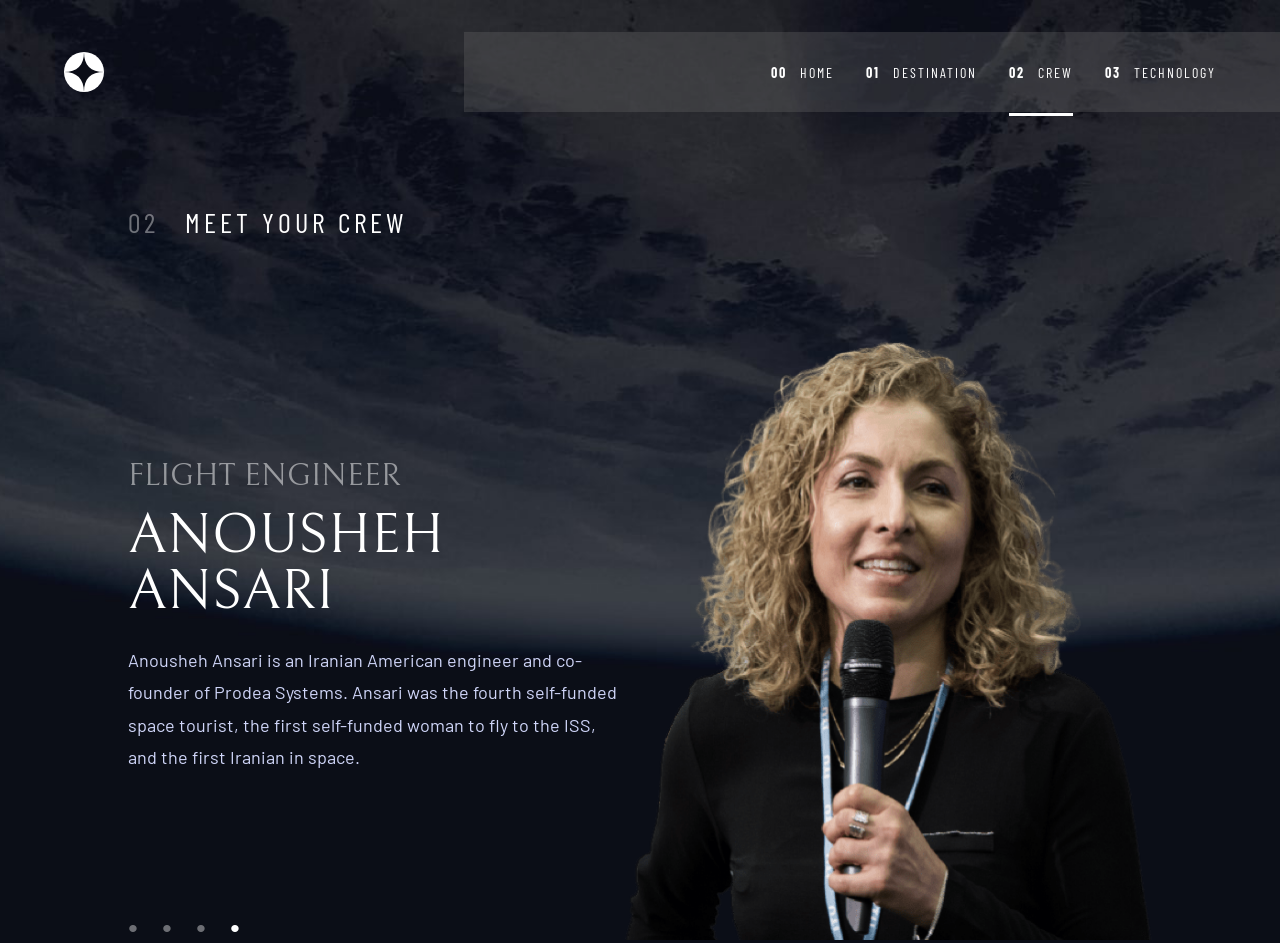
==== crew-anousheh.html @ c2686731 "Finish Desktop" ====
<!DOCTYPE html>
<html lang="fr">

<head>
    <meta charset="UTF-8">
    <meta name="viewport" content="width=device-width, initial-scale=1.0">
    <title>Crew Space</title>
    <link rel="stylesheet" href="Assets/css/reset.css">
    <link rel="stylesheet" href="Assets/css/style.css">
    <link rel="preconnect" href="https://fonts.googleapis.com">
    <link rel="preconnect" href="https://fonts.gstatic.com" crossorigin>
    <link
        href="https://fonts.googleapis.com/css2?family=Barlow+Condensed:ital,wght@0,100;0,200;0,300;0,400;0,500;0,600;0,700;0,800;0,900;1,100;1,200;1,300;1,400;1,500;1,600;1,700;1,800;1,900&family=Barlow:ital,wght@0,100;0,200;0,300;0,400;0,500;0,600;0,700;0,800;0,900;1,100;1,200;1,300;1,400;1,500;1,600;1,700;1,800;1,900&family=Bellefair&display=swap"
        rel="stylesheet">
</head>

<body class="crew">

    <header>
        <nav class="main-nav">
            <a href="index.html" class="logo"><img
                    src="Assets/space-tourism/space-tourism-website-main/starter-code/assets/shared/logo.svg"
                    alt="Logo Space Tourism"></a>

            <ul class="nav-menu">
                <li><a href="index.html"><span>00 </span>Home</a></li>
                <li><a href="destination-moon.html"><span>01 </span>Destination</a></li>
                <li><a href="crew-douglas.html" class="active"><span>02 </span>Crew</a></li>
                <li><a href="technology-launch.html"><span>03 </span>Technology</a></li>
            </ul>
        </nav>
    </header>

    <main class="crew-main">
        <section class="crew-section">
            <h1><span>02</span> Meet your crew</h1>

            <div class="crew-content">
                <div class="crew-text">

                    <p class="crew-role">Flight Engineer</p>
                    <h2>Anousheh Ansari</h2>
                    <p class="crew-description">
                        Anousheh Ansari is an Iranian American engineer and co-founder of Prodea Systems.
                        Ansari was the fourth self-funded space tourist, the first self-funded woman to
                        fly to the ISS, and the first Iranian in space.
                    </p>
                    <nav class="crew-nav">
                        <a href="crew-douglas.html">•</a>
                        <a href="crew-mark.html">•</a>
                        <a href="crew-victor.html">•</a>
                        <a href="crew-anousheh.html" class="active-crew">•</a>
                    </nav>
                </div>

                <div class="crew-image">
                    <img src="Assets/space-tourism/space-tourism-website-main/starter-code/assets/crew/image-anousheh-ansari.png"
                        alt="Anousheh Ansari">
                </div>
            </div>
        </section>
    </main>

</body>

</html>
---- Assets/css/style.css ----
:root {
    --color-dark: #0b0d17;
    --color-light: #d0d6f9;
    --color-white: #ffffff;
}

body {
    min-height: 100vh;
    background-color: var(--color-dark);
    color: var(--color-white);
    font-family: "Barlow", sans-serif;
}

img {
    display: block;
    max-width: 100%;
}

a {
    color: inherit;
    text-decoration: none;
}

ul {
    list-style: none;
}

.home {
    min-height: 100vh;
    background-image: url("../space-tourism/space-tourism-website-main/starter-code/assets/home/background-home-desktop.jpg");
    background-repeat: no-repeat;
    background-size: cover;
    background-position: center;
}

header {
    padding-top: 2rem;
}

.main-nav {
    display: flex;
    align-items: center;
    justify-content: space-between;
}

.logo img {
    width: 40px;
    height: 40px;
    margin-left: 64px;
}

.nav-menu {
    display: flex;
    justify-content: flex-end;
    align-items: center;
    padding: 2rem 4rem 2rem 3rem;
    background: rgba(110, 110, 110, 0.3);
    gap: 2rem;
    font-family: "Barlow Condensed", sans-serif;
    font-size: 16px;
    width: 704px;
}

.nav-menu a {
    font-size: 0.875rem;
    text-transform: uppercase;
    letter-spacing: 2px;
}

.nav-menu a span {
    font-weight: 700;
    margin-right: 0.5rem;
}

.nav-menu a.active {
    padding-bottom: 2rem;
    border-bottom: 3px solid white;
}

.home-main {
    padding: 26rem 8rem 0;
}

.home-intro {
    display: flex;
    justify-content: flex-start;
    align-items: center;
    gap: 48rem;
}

.home-text {
    width: 450px;
}

.home-text p:first-child {
    font-family: "Barlow Condensed", sans-serif;
    font-size: 28px;
    margin-bottom: 1.5rem;
    letter-spacing: 4px;
    text-transform: uppercase;
}

.home-text p:last-child {
    font-family: "Barlow", sans-serif;
    font-size: 18px;
    line-height: 1.8;
}

.home-text h1 {
    font-family: "Bellefair", serif;
    font-size: 144px;
    font-weight: 400;
    text-transform: uppercase;
    margin: 0 0 24px 0;
}

.explore-btn {
    display: flex;
    justify-content: center;
    align-items: center;
    width: 272px;
    height: 272px;
    border-radius: 50%;
    background-color: white;
    color: black;
    font-family: "Bellefair", serif;
    font-size: 32px;
    position: relative;
    z-index: 1;
}

.explore-btn::after {
    content: "";
    position: absolute;
    width: 400px;
    height: 400px;
    border-radius: 50%;
    background: rgba(255, 255, 255, 0.12);
    opacity: 0;
    transition: opacity 0.3s ease;
    z-index: -1;
}

.explore-btn:hover::after {
    opacity: 1;
}

/* Destination */

.destination {
    min-height: 100vh;
    background-image: url("../space-tourism/space-tourism-website-main/starter-code/assets/destination/background-destination-desktop.jpg");
    background-repeat: no-repeat;
    background-size: cover;
    background-position: center;
}

.destination-main {
    padding: 6rem 8rem;
}

.destination-section h1 {
    font-family: "Barlow Condensed", sans-serif;
    font-size: 28px;
    text-transform: uppercase;
    letter-spacing: 4px;
    margin-bottom: 4rem;
}

.destination-section h1 span {
    opacity: 0.4;
    margin-right: 1rem;
}

.destination-content {
    display: flex;
    align-items: center;
    gap: 15rem;
    margin-top: 10rem;
}

.destination-image img {
    width: 445px;
}

.destination-text {
    width: 445px;
}

.destination-nav {
    display: flex;
    gap: 2rem;
    margin-bottom: 2.5rem;
}

.destination-nav a {
    font-family: "Barlow Condensed", sans-serif;
    font-size: 16px;
    text-transform: uppercase;
    letter-spacing: 2px;
    padding-bottom: 0.75rem;
}

.destination-nav a.active-planet {
    border-bottom: 3px solid white;
}

.destination-text h2 {
    font-family: "Bellefair", serif;
    font-size: 100px;
    font-weight: 400;
    text-transform: uppercase;
    margin-bottom: 1rem;
}

.destination-text>p {
    font-family: "Barlow", sans-serif;
    font-size: 18px;
    line-height: 1.8;
    color: var(--color-light);
    margin-bottom: 2.5rem;
}

.destination-infos {
    display: flex;
    gap: 4rem;
    padding-top: 2rem;
    border-top: 1px solid rgba(255, 255, 255, 0.2);
}

.destination-infos div p:first-child {
    font-family: "Barlow Condensed", sans-serif;
    font-size: 14px;
    text-transform: uppercase;
    letter-spacing: 2px;
    color: var(--color-light);
    margin-bottom: 0.75rem;
}

.destination-infos div p:last-child {
    font-family: "Bellefair", serif;
    font-size: 28px;
    text-transform: uppercase;
}

/* Crew */

.crew {
    min-height: 100vh;
    background-image: url("../space-tourism/space-tourism-website-main/starter-code/assets/crew/background-crew-desktop.jpg");
    background-repeat: no-repeat;
    background-size: cover;
    background-position: center;
}

.crew-main {
    padding: 6rem 8rem 0;
}

.crew-section h1 {
    font-family: "Barlow Condensed", sans-serif;
    font-size: 28px;
    text-transform: uppercase;
    letter-spacing: 4px;
    margin-bottom: 4rem;
}

.crew-section h1 span {
    opacity: 0.4;
    margin-right: 1rem;
}

.crew-content {
    display: flex;
    align-items: end;
    justify-content: space-between;
}

.crew-text {
    width: 540px;
    min-height: 640px;
    display: flex;
    flex-direction: column;
}

.crew-nav {
    display: flex;
    gap: 1.5rem;
    margin-top: auto;
}

.crew-nav a {
    font-size: 2rem;
    opacity: 0.4;
}

.crew-nav a.active-crew {
    opacity: 1;
}

.crew-role {
    font-family: "Bellefair", serif;
    font-size: 32px;
    text-transform: uppercase;
    opacity: 0.5;
    margin-bottom: 1rem;
    margin-top: 10rem;
}

.crew-text h2 {
    font-family: "Bellefair", serif;
    font-size: 56px;
    font-weight: 400;
    text-transform: uppercase;
    margin-bottom: 1.5rem;
}

.crew-description {
    font-family: "Barlow", sans-serif;
    font-size: 18px;
    line-height: 1.8;
    color: var(--color-light);
}

.crew-image img {
    height: 600px;
}

/* Technology */

.technology {
    min-height: 100vh;
    background-image: url("../space-tourism/space-tourism-website-main/starter-code/assets/technology/background-technology-desktop.jpg");
    background-repeat: no-repeat;
    background-size: cover;
    background-position: center;
}

.technology-main {
    padding: 6rem 0 0 8rem;
}

.technology-section h1 {
    font-family: "Barlow Condensed", sans-serif;
    font-size: 28px;
    text-transform: uppercase;
    letter-spacing: 4px;
    margin-bottom: 4rem;
}

.technology-section h1 span {
    opacity: 0.4;
    margin-right: 1rem;
}

.technology-content {
    display: flex;
    align-items: center;
    gap: 4rem;
}

.technology-nav {
    display: flex;
    flex-direction: column;
    gap: 2rem;
}

.technology-nav a {
    width: 80px;
    height: 80px;
    border: 1px solid rgba(255, 255, 255, 0.3);
    border-radius: 50%;
    display: flex;
    justify-content: center;
    align-items: center;
    font-family: "Bellefair", serif;
    font-size: 32px;
}

.technology-nav a.active-technology {
    background-color: white;
    color: black;
}

.technology-text {
    width: 490px;
}

.technology-subtitle {
    font-family: "Barlow Condensed", sans-serif;
    font-size: 16px;
    text-transform: uppercase;
    letter-spacing: 2px;
    color: var(--color-light);
    margin-bottom: 1rem;
}

.technology-text h2 {
    font-family: "Bellefair", serif;
    font-size: 56px;
    font-weight: 400;
    text-transform: uppercase;
    margin-bottom: 1.5rem;
}

.technology-description {
    font-family: "Barlow", sans-serif;
    font-size: 18px;
    line-height: 1.8;
    color: var(--color-light);
}

.technology-image {
    margin-left: auto;
}

.technology-image img {
    width: 600px;
    height: auto;
    display: block;
}
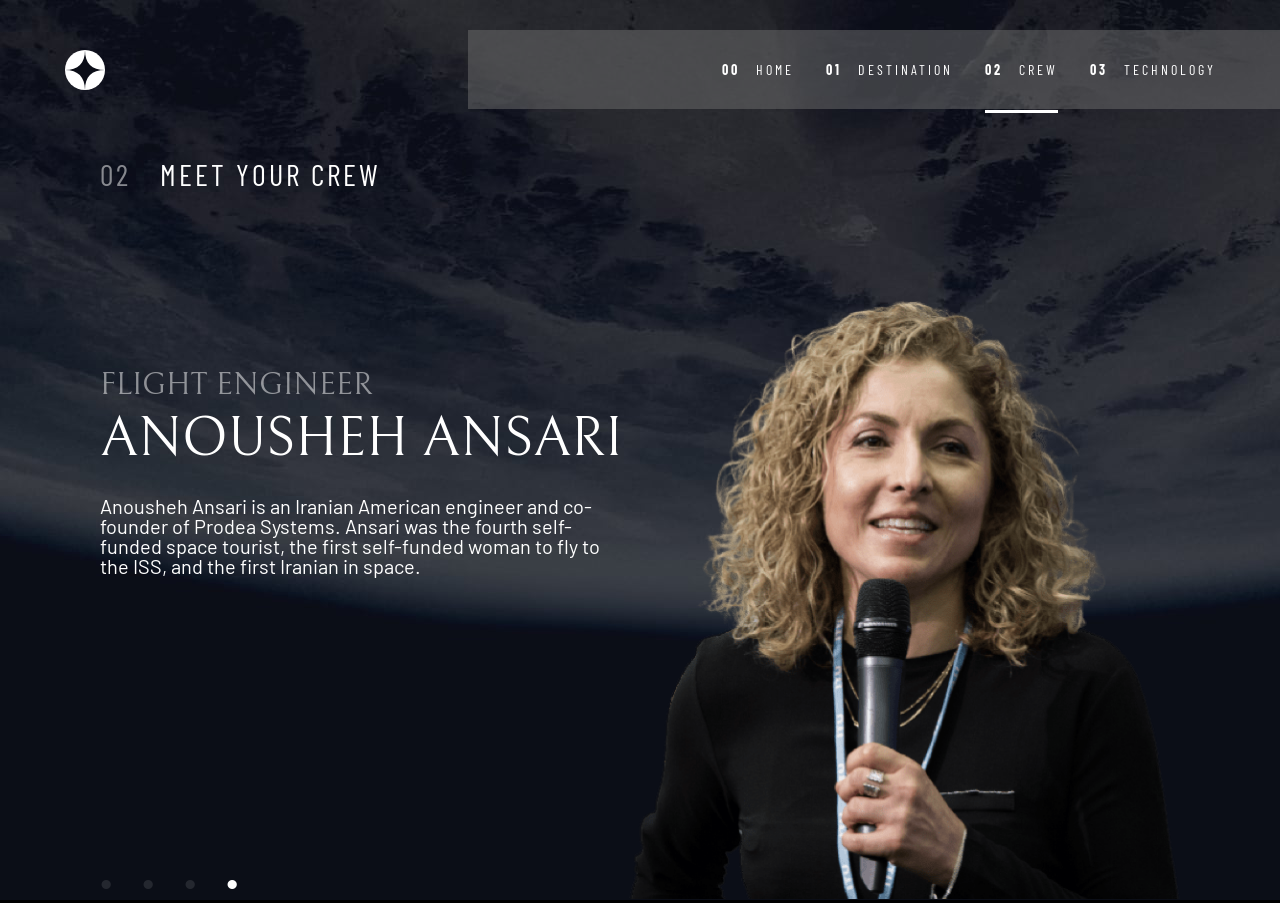
==== commit 7bca4453: "EndOfProject" ====
--- a/crew-anousheh.html
+++ b/crew-anousheh.html
@@ -21,6 +21,24 @@
             <a href="index.html" class="logo"><img
                     src="Assets/space-tourism/space-tourism-website-main/starter-code/assets/shared/logo.svg"
                     alt="Logo Space Tourism"></a>
+
+            <bouton class="burger-bouton">
+                <img src="Assets/space-tourism/space-tourism-website-main/starter-code/assets/shared/icon-hamburger.svg"
+                    alt="">
+            </bouton>
+            <div class="mobile-menu">
+                <bouton class="close-bouton">
+                    <img src="Assets/space-tourism/space-tourism-website-main/starter-code/assets/shared/icon-close.svg"
+                        alt="">
+                </bouton>
+
+                <ul class="mobile-nav-menu">
+                    <li><a href="index.html"><span>00 </span>Home</a></li>
+                    <li><a href="destination-moon.html"><span>01 </span>Destination</a></li>
+                    <li><a href="crew-douglas.html" class="active"><span>02 </span>Crew</a></li>
+                    <li><a href="technology-launch.html"><span>03 </span>Technology</a></li>
+                </ul>
+            </div>
 
             <ul class="nav-menu">
                 <li><a href="index.html"><span>00 </span>Home</a></li>
@@ -61,6 +79,20 @@
         </section>
     </main>
 
+    <script>
+        const burgerBouton = document.querySelector(".burger-bouton");
+        const closeBouton = document.querySelector(".close-bouton");
+        const mobileMenu = document.querySelector(".mobile-menu");
+
+        burgerBouton.addEventListener("click", function () {
+            mobileMenu.classList.add("open");
+        });
+
+        closeBouton.addEventListener("click", function () {
+            mobileMenu.classList.remove("open");
+        });
+    </script>
+
 </body>
 
 </html>
--- a/Assets/css/style.css
+++ b/Assets/css/style.css
@@ -1,13 +1,7 @@
-:root {
-    --color-dark: #0b0d17;
-    --color-light: #d0d6f9;
-    --color-white: #ffffff;
-}
-
 body {
     min-height: 100vh;
-    background-color: var(--color-dark);
-    color: var(--color-white);
+    background-color: black;
+    color: white;
     font-family: "Barlow", sans-serif;
 }
 
@@ -34,7 +28,7 @@
 }
 
 header {
-    padding-top: 2rem;
+    padding-top: 30px;
 }
 
 .main-nav {
@@ -46,7 +40,7 @@
 .logo img {
     width: 40px;
     height: 40px;
-    margin-left: 64px;
+    margin-left: 65px;
 }
 
 .nav-menu {
@@ -54,22 +48,22 @@
     justify-content: flex-end;
     align-items: center;
     padding: 2rem 4rem 2rem 3rem;
-    background: rgba(110, 110, 110, 0.3);
+    background: rgba(110, 110, 110, 0.5);
     gap: 2rem;
     font-family: "Barlow Condensed", sans-serif;
-    font-size: 16px;
-    width: 704px;
+    font-size: 15px;
+    width: 700px;
 }
 
 .nav-menu a {
-    font-size: 0.875rem;
-    text-transform: uppercase;
-    letter-spacing: 2px;
+    font-size: 14px;
+    text-transform: uppercase;
+    letter-spacing: 3px;
 }
 
 .nav-menu a span {
-    font-weight: 700;
-    margin-right: 0.5rem;
+    font-weight: bold;
+    margin-right: 10px;
 }
 
 .nav-menu a.active {
@@ -78,71 +72,56 @@
 }
 
 .home-main {
-    padding: 26rem 8rem 0;
+    padding-top: 450px;
+    padding-left: 150px;
 }
 
 .home-intro {
     display: flex;
     justify-content: flex-start;
     align-items: center;
-    gap: 48rem;
+    gap: 800px;
 }
 
 .home-text {
     width: 450px;
 }
 
-.home-text p:first-child {
+.home-title {
     font-family: "Barlow Condensed", sans-serif;
-    font-size: 28px;
-    margin-bottom: 1.5rem;
-    letter-spacing: 4px;
-    text-transform: uppercase;
-}
-
-.home-text p:last-child {
+    font-size: 30px;
+    margin-bottom: 20px;
+    letter-spacing: 3px;
+    text-transform: uppercase;
+}
+
+.home-description {
     font-family: "Barlow", sans-serif;
     font-size: 18px;
-    line-height: 1.8;
+    line-height: 1.5;
 }
 
 .home-text h1 {
     font-family: "Bellefair", serif;
     font-size: 144px;
-    font-weight: 400;
-    text-transform: uppercase;
-    margin: 0 0 24px 0;
-}
-
-.explore-btn {
+    text-transform: uppercase;
+}
+
+.explore-bouton {
     display: flex;
     justify-content: center;
     align-items: center;
-    width: 272px;
-    height: 272px;
+    width: 300px;
+    height: 300px;
     border-radius: 50%;
     background-color: white;
     color: black;
     font-family: "Bellefair", serif;
-    font-size: 32px;
-    position: relative;
-    z-index: 1;
-}
-
-.explore-btn::after {
-    content: "";
-    position: absolute;
-    width: 400px;
-    height: 400px;
-    border-radius: 50%;
-    background: rgba(255, 255, 255, 0.12);
-    opacity: 0;
-    transition: opacity 0.3s ease;
-    z-index: -1;
-}
-
-.explore-btn:hover::after {
-    opacity: 1;
+    font-size: 35px;
+}
+
+.explore-bouton:hover {
+    box-shadow: 0 0 0 80px rgba(255, 255, 255, 0.12);
 }
 
 /* Destination */
@@ -156,90 +135,84 @@
 }
 
 .destination-main {
-    padding: 6rem 8rem;
+    padding-top: 100px;
+    padding-left: 150px;
 }
 
 .destination-section h1 {
     font-family: "Barlow Condensed", sans-serif;
-    font-size: 28px;
-    text-transform: uppercase;
-    letter-spacing: 4px;
-    margin-bottom: 4rem;
+    font-size: 30px;
+    text-transform: uppercase;
+    letter-spacing: 3px;
 }
 
 .destination-section h1 span {
-    opacity: 0.4;
-    margin-right: 1rem;
+    opacity: 0.5;
+    margin-right: 20px;
 }
 
 .destination-content {
     display: flex;
     align-items: center;
-    gap: 15rem;
-    margin-top: 10rem;
+    gap: 250px;
+    margin-top: 150px;
 }
 
 .destination-image img {
-    width: 445px;
+    width: 450px;
 }
 
 .destination-text {
-    width: 445px;
+    width: 450px;
 }
 
 .destination-nav {
     display: flex;
-    gap: 2rem;
-    margin-bottom: 2.5rem;
+    gap: 30px;
 }
 
 .destination-nav a {
     font-family: "Barlow Condensed", sans-serif;
     font-size: 16px;
     text-transform: uppercase;
-    letter-spacing: 2px;
-    padding-bottom: 0.75rem;
+    letter-spacing: 3px;
+    margin-bottom: 20px;
 }
 
 .destination-nav a.active-planet {
     border-bottom: 3px solid white;
+    padding-bottom: 5px;
 }
 
 .destination-text h2 {
     font-family: "Bellefair", serif;
     font-size: 100px;
-    font-weight: 400;
-    text-transform: uppercase;
-    margin-bottom: 1rem;
+    text-transform: uppercase;
 }
 
 .destination-text>p {
-    font-family: "Barlow", sans-serif;
     font-size: 18px;
-    line-height: 1.8;
-    color: var(--color-light);
-    margin-bottom: 2.5rem;
+    line-height: 1.5;
+    margin-bottom: 30px;
 }
 
 .destination-infos {
     display: flex;
-    gap: 4rem;
-    padding-top: 2rem;
-    border-top: 1px solid rgba(255, 255, 255, 0.2);
-}
-
-.destination-infos div p:first-child {
+    gap: 80px;
+    padding-top: 30px;
+    border-top: 1px solid rgba(255, 255, 255, 0.5);
+}
+
+.info-title {
     font-family: "Barlow Condensed", sans-serif;
-    font-size: 14px;
-    text-transform: uppercase;
-    letter-spacing: 2px;
-    color: var(--color-light);
-    margin-bottom: 0.75rem;
-}
-
-.destination-infos div p:last-child {
+    font-size: 20px;
+    text-transform: uppercase;
+    margin-bottom: 10px;
+}
+
+.info-value {
     font-family: "Bellefair", serif;
-    font-size: 28px;
+    font-size: 30px;
     text-transform: uppercase;
 }
 
@@ -254,20 +227,22 @@
 }
 
 .crew-main {
-    padding: 6rem 8rem 0;
+    padding-left: 100px;
+    padding-right: 100px;
+    padding-top: 50px;
 }
 
 .crew-section h1 {
     font-family: "Barlow Condensed", sans-serif;
-    font-size: 28px;
-    text-transform: uppercase;
-    letter-spacing: 4px;
-    margin-bottom: 4rem;
+    font-size: 30px;
+    text-transform: uppercase;
+    letter-spacing: 3px;
+    margin-bottom: 60px;
 }
 
 .crew-section h1 span {
-    opacity: 0.4;
-    margin-right: 1rem;
+    opacity: 0.5;
+    margin-right: 20px;
 }
 
 .crew-content {
@@ -277,25 +252,11 @@
 }
 
 .crew-text {
-    width: 540px;
-    min-height: 640px;
+    width: 550px;
+    min-height: 650px;
     display: flex;
     flex-direction: column;
-}
-
-.crew-nav {
-    display: flex;
-    gap: 1.5rem;
-    margin-top: auto;
-}
-
-.crew-nav a {
-    font-size: 2rem;
-    opacity: 0.4;
-}
-
-.crew-nav a.active-crew {
-    opacity: 1;
+    justify-content: center;
 }
 
 .crew-role {
@@ -303,23 +264,34 @@
     font-size: 32px;
     text-transform: uppercase;
     opacity: 0.5;
-    margin-bottom: 1rem;
-    margin-top: 10rem;
+    margin-bottom: 10px;
+    margin-top: 120px;
+}
+
+.crew-nav {
+    display: flex;
+    gap: 30px;
+    margin-top: auto;
+}
+
+.crew-nav a {
+    opacity: 0.1;
+    font-size: 40px;
+}
+
+.crew-nav a.active-crew {
+    opacity: 1;
 }
 
 .crew-text h2 {
     font-family: "Bellefair", serif;
-    font-size: 56px;
-    font-weight: 400;
-    text-transform: uppercase;
-    margin-bottom: 1.5rem;
+    font-size: 55px;
+    text-transform: uppercase;
+    margin-bottom: 30px;
 }
 
 .crew-description {
-    font-family: "Barlow", sans-serif;
-    font-size: 18px;
-    line-height: 1.8;
-    color: var(--color-light);
+    font-size: 20px;
 }
 
 .crew-image img {
@@ -337,43 +309,44 @@
 }
 
 .technology-main {
-    padding: 6rem 0 0 8rem;
+    padding-left: 80px;
+    padding-top: 120px;
 }
 
 .technology-section h1 {
     font-family: "Barlow Condensed", sans-serif;
-    font-size: 28px;
-    text-transform: uppercase;
-    letter-spacing: 4px;
-    margin-bottom: 4rem;
+    font-size: 30px;
+    text-transform: uppercase;
+    letter-spacing: 3px;
+    margin-bottom: 50px;
 }
 
 .technology-section h1 span {
-    opacity: 0.4;
-    margin-right: 1rem;
+    opacity: 0.5;
+    margin-right: 20px;
 }
 
 .technology-content {
     display: flex;
     align-items: center;
-    gap: 4rem;
+    gap: 80px;
 }
 
 .technology-nav {
     display: flex;
     flex-direction: column;
-    gap: 2rem;
+    gap: 40px;
 }
 
 .technology-nav a {
+    display: flex;
+    font-family: "Bellefair", serif;
     width: 80px;
     height: 80px;
     border: 1px solid rgba(255, 255, 255, 0.3);
     border-radius: 50%;
-    display: flex;
     justify-content: center;
     align-items: center;
-    font-family: "Bellefair", serif;
     font-size: 32px;
 }
 
@@ -388,34 +361,626 @@
 
 .technology-subtitle {
     font-family: "Barlow Condensed", sans-serif;
-    font-size: 16px;
-    text-transform: uppercase;
-    letter-spacing: 2px;
-    color: var(--color-light);
-    margin-bottom: 1rem;
+    font-size: 20px;
+    text-transform: uppercase;
+    letter-spacing: 3px;
+    margin-bottom: 20px;
 }
 
 .technology-text h2 {
     font-family: "Bellefair", serif;
     font-size: 56px;
-    font-weight: 400;
-    text-transform: uppercase;
-    margin-bottom: 1.5rem;
+    text-transform: uppercase;
+    margin-bottom: 30px;
 }
 
 .technology-description {
     font-family: "Barlow", sans-serif;
-    font-size: 18px;
-    line-height: 1.8;
-    color: var(--color-light);
+    font-size: 20px;
+    line-height: 1.5;
 }
 
 .technology-image {
-    margin-left: auto;
-}
-
-.technology-image img {
-    width: 600px;
-    height: auto;
-    display: block;
+    margin-left: 600px;
+}
+
+/* Burger Menu */
+
+.burger-bouton,
+.close-bouton,
+.mobile-menu {
+    display: none;
+}
+
+/* Tablette */
+
+@media (max-width: 750px) {
+
+    header {
+        padding-top: 0;
+    }
+
+    .main-nav {
+        align-items: stretch;
+    }
+
+    .logo img {
+        margin-left: 40px;
+        margin-top: 24px;
+    }
+
+    .nav-menu {
+        width: 300px;
+        padding: 24px 32px;
+        gap: 20px;
+    }
+
+    .nav-menu a {
+        font-size: 12px;
+        letter-spacing: 2px;
+        padding-bottom: 24px;
+    }
+
+    .nav-menu a span {
+        display: none;
+    }
+
+    .home {
+        background-image: url("../space-tourism/space-tourism-website-main/starter-code/assets/home/background-home-tablet.jpg");
+    }
+
+    .home-main {
+        padding-top: 120px;
+        padding-bottom: 1px;
+    }
+
+    .home-intro {
+        flex-direction: column;
+        align-items: center;
+        gap: 80px;
+        text-align: center;
+    }
+
+    .home-text {
+        width: 520px;
+    }
+
+    .home-title {
+        font-size: 20px;
+        letter-spacing: 3px;
+    }
+
+    .home-text h1 {
+        font-size: 120px;
+    }
+
+    .home-description {
+        font-size: 16px;
+        line-height: 1.8;
+    }
+
+    .explore-bouton {
+        width: 240px;
+        height: 240px;
+        font-size: 28px;
+    }
+
+    .explore-bouton:hover {
+        box-shadow: 0 0 0 60px rgba(255, 255, 255, 0.12);
+    }
+
+    /* Destination */
+
+    .destination {
+        background-image: url("../space-tourism/space-tourism-website-main/starter-code/assets/destination/background-destination-tablet.jpg");
+    }
+
+    .destination-main {
+        padding-top: 50px;
+        padding-right: 50px;
+        padding-left: 50px;
+    }
+
+    .destination-section h1 {
+        font-size: 20px;
+        margin-bottom: 40px;
+    }
+
+    .destination-content {
+        flex-direction: column;
+        gap: 50px;
+        margin-top: 50px;
+        text-align: center;
+    }
+
+    .destination-image img {
+        width: 300px;
+    }
+
+    .destination-text {
+        width: 520px;
+    }
+
+    .destination-nav {
+        justify-content: center;
+        gap: 24px;
+    }
+
+    .destination-text h2 {
+        font-size: 80px;
+    }
+
+    .destination-text>p {
+        font-size: 16px;
+        line-height: 1.8;
+    }
+
+    .destination-infos {
+        justify-content: center;
+        gap: 60px;
+    }
+
+    .info-title {
+        font-size: 16px;
+    }
+
+    .info-value {
+        font-size: 28px;
+    }
+
+    /* Crew */
+
+    .crew {
+        background-image: url("../space-tourism/space-tourism-website-main/starter-code/assets/crew/background-crew-tablet.jpg");
+    }
+
+    .crew-section h1 {
+        font-size: 20px;
+        margin-bottom: 40px;
+    }
+
+    .crew-content {
+        flex-direction: column;
+        align-items: center;
+        text-align: center;
+    }
+
+    .crew-text {
+        width: 520px;
+        min-height: auto;
+        justify-content: flex-start;
+    }
+
+    .crew-role {
+        font-size: 24px;
+        margin-top: 0;
+    }
+
+    .crew-text h2 {
+        font-size: 40px;
+        margin-bottom: 20px;
+    }
+
+    .crew-description {
+        font-size: 16px;
+        line-height: 1.7;
+    }
+
+    .crew-nav {
+        justify-content: center;
+        gap: 20px;
+        margin-top: 30px;
+        margin-bottom: 40px;
+    }
+
+    .crew-nav a {
+        font-size: 30px;
+    }
+
+    .crew-image img {
+        height: 460px;
+    }
+
+    /* Technology */
+
+    .technology {
+        background-image: url("../space-tourism/space-tourism-website-main/starter-code/assets/technology/background-technology-tablet.jpg");
+    }
+
+    .technology-main {
+        padding-top: 40px;
+        padding-right: 60px;
+    }
+
+    .technology-section h1 {
+        font-size: 20px;
+        margin-bottom: 40px;
+        padding-left: 40px;
+    }
+
+    .technology-content {
+        flex-direction: column;
+        gap: 40px;
+    }
+
+    .technology-image {
+        order: 1;
+        margin-left: 0;
+        width: 100%;
+    }
+
+    .technology-image img {
+        width: 100%;
+        height: 320px;
+        object-fit: cover;
+    }
+
+    .technology-nav {
+        order: 2;
+        flex-direction: row;
+        gap: 20px;
+    }
+
+    .technology-nav a {
+        width: 60px;
+        height: 60px;
+        font-size: 24px;
+    }
+
+    .technology-text {
+        order: 3;
+        width: 520px;
+        text-align: center;
+    }
+
+    .technology-subtitle {
+        font-size: 16px;
+        margin-bottom: 16px;
+    }
+
+    .technology-text h2 {
+        font-size: 40px;
+        margin-bottom: 20px;
+    }
+
+    .technology-description {
+        font-size: 16px;
+        line-height: 1.7;
+    }
+}
+
+/* Mobile */
+
+@media (max-width: 375px) {
+
+    header {
+        padding-top: 24px;
+    }
+
+    .main-nav {
+        align-items: center;
+    }
+
+    .logo img {
+        margin-left: 24px;
+        margin-top: 0;
+    }
+
+    .nav-menu {
+        display: none;
+    }
+
+    .nav-menu a {
+        font-size: 7px;
+        letter-spacing: 1px;
+        padding-bottom: 16px;
+    }
+
+    .nav-menu a span {
+        display: none;
+    }
+
+    .home {
+        background-image: url("../space-tourism/space-tourism-website-main/starter-code/assets/home/background-home-mobile.jpg");
+    }
+
+    .home-main {
+        padding-top: 60px;
+        padding-right: 40px;
+        padding-left: 40px;
+    }
+
+    .home-intro {
+        flex-direction: column;
+        align-items: center;
+        gap: 60px;
+        text-align: center;
+    }
+
+    .home-text {
+        width: 100%;
+    }
+
+    .home-title {
+        font-size: 16px;
+        letter-spacing: 2px;
+        margin-bottom: 16px;
+    }
+
+    .home-text h1 {
+        font-size: 80px;
+    }
+
+    .home-description {
+        font-size: 15px;
+        line-height: 1.7;
+    }
+
+    .explore-bouton {
+        width: 150px;
+        height: 150px;
+        font-size: 24px;
+    }
+
+    .explore-bouton:hover {
+        box-shadow: none;
+    }
+
+    /* Destination */
+
+    .destination {
+        background-image: url("../space-tourism/space-tourism-website-main/starter-code/assets/destination/background-destination-mobile.jpg");
+    }
+
+    .destination-section h1 {
+        font-size: 16px;
+        text-align: center;
+        margin-bottom: 30px;
+    }
+
+    .destination-content {
+        flex-direction: column;
+        gap: 32px;
+        margin-top: 20px;
+        text-align: center;
+    }
+
+    .destination-image img {
+        width: 170px;
+        margin: 0 auto;
+    }
+
+    .destination-text {
+        width: 100%;
+    }
+
+    .destination-nav {
+        justify-content: center;
+        gap: 16px;
+    }
+
+    .destination-nav a {
+        font-size: 14px;
+        letter-spacing: 2px;
+    }
+
+    .destination-text h2 {
+        font-size: 56px;
+    }
+
+    .destination-text>p {
+        font-size: 15px;
+        line-height: 1.7;
+    }
+
+    .destination-infos {
+        flex-direction: column;
+        gap: 24px;
+        text-align: center;
+    }
+
+    .info-title {
+        font-size: 14px;
+    }
+
+    .info-value {
+        font-size: 28px;
+    }
+
+    /* Crew */
+
+    .crew {
+        background-image: url("../space-tourism/space-tourism-website-main/starter-code/assets/crew/background-crew-mobile.jpg");
+    }
+
+    .crew-main {
+        padding-top: 30px;
+        padding-right: 30px;
+        padding-left: 30px;
+    }
+
+    .crew-section h1 {
+        font-size: 16px;
+        text-align: center;
+        margin-bottom: 30px;
+    }
+
+    .crew-content {
+        flex-direction: column;
+        align-items: center;
+        text-align: center;
+    }
+
+    .crew-text {
+        width: 100%;
+        min-height: auto;
+        order: 2;
+    }
+
+    .crew-role {
+        font-size: 18px;
+        margin-top: 0;
+    }
+
+    .crew-text h2 {
+        font-size: 32px;
+        margin-bottom: 16px;
+    }
+
+    .crew-description {
+        font-size: 15px;
+        line-height: 1.7;
+    }
+
+    .crew-nav {
+        justify-content: center;
+        gap: 16px;
+        margin-top: 24px;
+        margin-bottom: 24px;
+    }
+
+    .crew-nav a {
+        font-size: 28px;
+    }
+
+    .crew-image {
+        order: 1;
+        margin-bottom: 24px;
+    }
+
+    .crew-image img {
+        height: 280px;
+    }
+
+    /* Technology */
+
+    .technology {
+        background-image: url("../space-tourism/space-tourism-website-main/starter-code/assets/technology/background-technology-mobile.jpg");
+    }
+
+    .technology-main {
+        padding-top: 30px;
+        padding-right: 1px;
+        padding-left: 1px;
+    }
+
+    .technology-section h1 {
+        font-size: 16px;
+        text-align: center;
+        margin-bottom: 30px;
+        padding-left: 0;
+    }
+
+    .technology-content {
+        flex-direction: column;
+        gap: 30px;
+    }
+
+    .technology-image {
+        order: 1;
+        margin-left: 0;
+        width: 100%;
+    }
+
+    .technology-image img {
+        width: 100%;
+        height: 180px;
+        object-fit: cover;
+    }
+
+    .technology-nav {
+        order: 2;
+        flex-direction: row;
+        gap: 16px;
+    }
+
+    .technology-nav a {
+        width: 42px;
+        height: 42px;
+        font-size: 18px;
+    }
+
+    .technology-text {
+        order: 3;
+        width: 100%;
+        max-width: 320px;
+        text-align: center;
+    }
+
+    .technology-subtitle {
+        font-size: 14px;
+        margin-bottom: 12px;
+    }
+
+    .technology-text h2 {
+        font-size: 32px;
+        margin-bottom: 16px;
+    }
+
+    .technology-description {
+        font-size: 15px;
+        line-height: 1.7;
+    }
+
+    .burger-bouton {
+        display: block;
+        background: none;
+        border: none;
+        margin-right: 24px;
+        cursor: pointer;
+    }
+
+    .burger-bouton img,
+    .close-bouton img {
+        width: 24px;
+        height: 24px;
+        display: block;
+    }
+
+    .mobile-menu {
+        display: block;
+        position: fixed;
+        top: 0;
+        right: -100%;
+        width: 70%;
+        height: 100vh;
+        padding: 32px 24px;
+        background: rgba(20, 24, 44, 0.9);
+        backdrop-filter: blur(20px);
+        transition: right 0.3s ease;
+        z-index: 1000;
+    }
+
+    .mobile-menu.open {
+        right: 0;
+    }
+
+    .close-bouton {
+        display: block;
+        margin-left: auto;
+        margin-bottom: 48px;
+        background: none;
+        border: none;
+        cursor: pointer;
+    }
+
+    .mobile-nav-menu {
+        display: flex;
+        flex-direction: column;
+        gap: 32px;
+    }
+
+    .mobile-nav-menu a {
+        display: block;
+        width: 100%;
+        font-family: "Barlow Condensed", sans-serif;
+        font-size: 20px;
+        text-transform: uppercase;
+        letter-spacing: 2px;
+    }
+
+    .mobile-nav-menu a.active {
+        border-right: 2px solid white;
+
+    }
 }
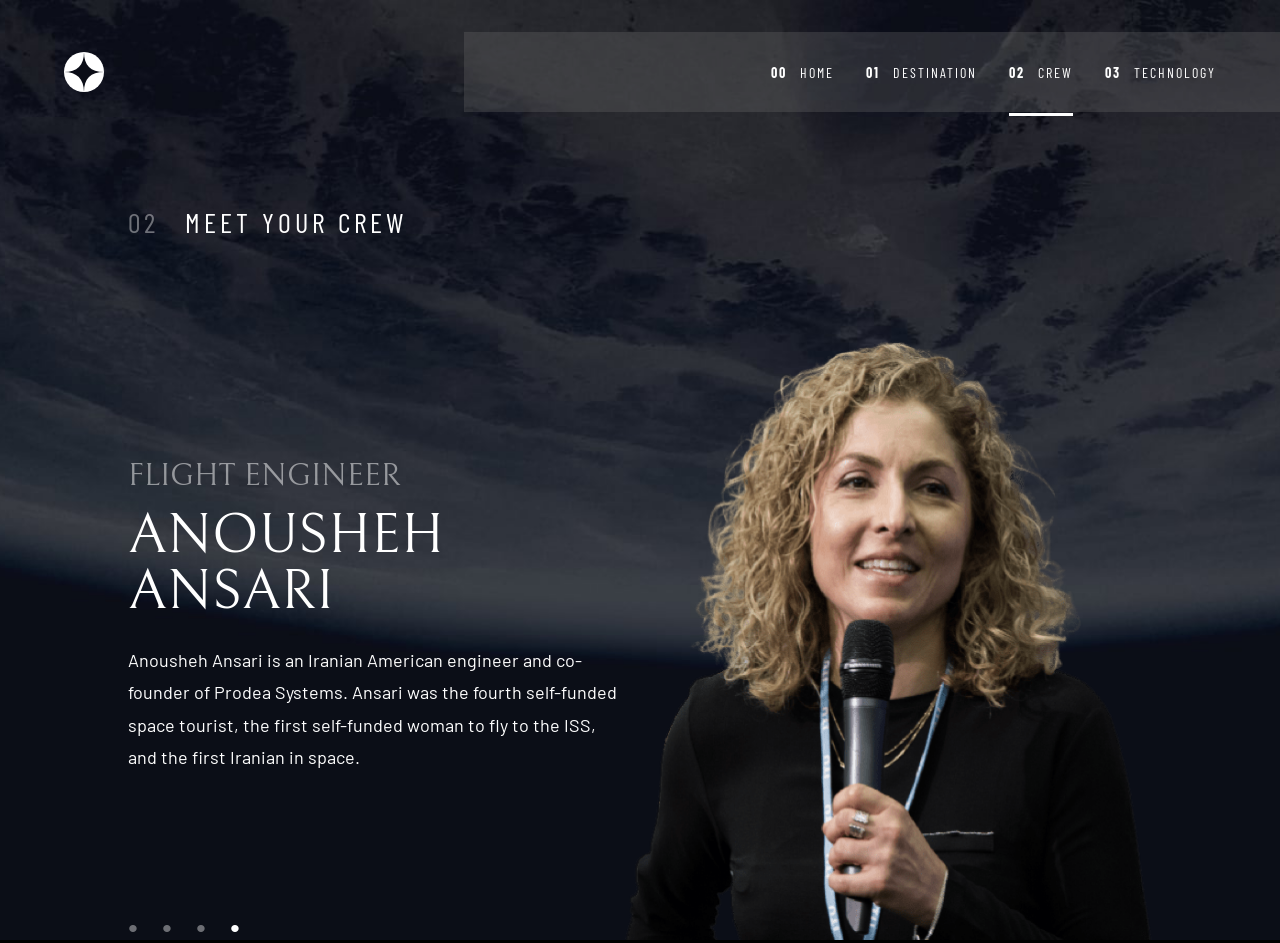
==== commit fd42902e: "test" ====
--- a/crew-anousheh.html
+++ b/crew-anousheh.html
@@ -18,24 +18,28 @@
 
     <header>
         <nav class="main-nav">
-            <a href="index.html" class="logo"><img
-                    src="Assets/space-tourism/space-tourism-website-main/starter-code/assets/shared/logo.svg"
-                    alt="Logo Space Tourism"></a>
+            <a href="index.html" class="logo">
+                <img src="Assets/space-tourism/space-tourism-website-main/starter-code/assets/shared/logo.svg"
+                    alt="Logo Space Tourism">
+            </a>
 
-            <bouton class="burger-bouton">
+            <input type="checkbox" id="menu-toggle" class="menu-toggle">
+
+            <label for="menu-toggle" class="burger-btn">
                 <img src="Assets/space-tourism/space-tourism-website-main/starter-code/assets/shared/icon-hamburger.svg"
-                    alt="">
-            </bouton>
+                    alt="Ouvrir le menu">
+            </label>
+
             <div class="mobile-menu">
-                <bouton class="close-bouton">
+                <label for="menu-toggle" class="close-btn">
                     <img src="Assets/space-tourism/space-tourism-website-main/starter-code/assets/shared/icon-close.svg"
-                        alt="">
-                </bouton>
+                        alt="Fermer le menu">
+                </label>
 
                 <ul class="mobile-nav-menu">
-                    <li><a href="index.html"><span>00 </span>Home</a></li>
+                    <li><a href="index.html" class="active"><span>00 </span>Home</a></li>
                     <li><a href="destination-moon.html"><span>01 </span>Destination</a></li>
-                    <li><a href="crew-douglas.html" class="active"><span>02 </span>Crew</a></li>
+                    <li><a href="crew-douglas.html"><span>02 </span>Crew</a></li>
                     <li><a href="technology-launch.html"><span>03 </span>Technology</a></li>
                 </ul>
             </div>
@@ -79,20 +83,6 @@
         </section>
     </main>
 
-    <script>
-        const burgerBouton = document.querySelector(".burger-bouton");
-        const closeBouton = document.querySelector(".close-bouton");
-        const mobileMenu = document.querySelector(".mobile-menu");
-
-        burgerBouton.addEventListener("click", function () {
-            mobileMenu.classList.add("open");
-        });
-
-        closeBouton.addEventListener("click", function () {
-            mobileMenu.classList.remove("open");
-        });
-    </script>
-
 </body>
 
 </html>
--- a/Assets/css/style.css
+++ b/Assets/css/style.css
@@ -1,7 +1,7 @@
 body {
     min-height: 100vh;
-    background-color: black;
-    color: white;
+    background-color: #000000;
+    color: #ffffff;
     font-family: "Barlow", sans-serif;
 }
 
@@ -11,7 +11,7 @@
 }
 
 a {
-    color: inherit;
+    color: #ffffff;
     text-decoration: none;
 }
 
@@ -28,7 +28,7 @@
 }
 
 header {
-    padding-top: 30px;
+    padding-top: 2rem;
 }
 
 .main-nav {
@@ -40,7 +40,7 @@
 .logo img {
     width: 40px;
     height: 40px;
-    margin-left: 65px;
+    margin-left: 64px;
 }
 
 .nav-menu {
@@ -48,83 +48,96 @@
     justify-content: flex-end;
     align-items: center;
     padding: 2rem 4rem 2rem 3rem;
-    background: rgba(110, 110, 110, 0.5);
+    background: rgba(110, 110, 110, 0.3);
     gap: 2rem;
     font-family: "Barlow Condensed", sans-serif;
-    font-size: 15px;
-    width: 700px;
+    font-size: 16px;
+    width: 704px;
 }
 
 .nav-menu a {
-    font-size: 14px;
-    text-transform: uppercase;
-    letter-spacing: 3px;
+    font-size: 0.875rem;
+    text-transform: uppercase;
+    letter-spacing: 2px;
 }
 
 .nav-menu a span {
-    font-weight: bold;
-    margin-right: 10px;
+    font-weight: 700;
+    margin-right: 0.5rem;
 }
 
 .nav-menu a.active {
     padding-bottom: 2rem;
-    border-bottom: 3px solid white;
+    border-bottom: 3px solid #ffffff;
 }
 
 .home-main {
-    padding-top: 450px;
-    padding-left: 150px;
+    padding: 26rem 8rem 0;
 }
 
 .home-intro {
     display: flex;
     justify-content: flex-start;
     align-items: center;
-    gap: 800px;
+    gap: 48rem;
 }
 
 .home-text {
     width: 450px;
 }
 
-.home-title {
+.home-text p:first-child {
     font-family: "Barlow Condensed", sans-serif;
-    font-size: 30px;
-    margin-bottom: 20px;
-    letter-spacing: 3px;
-    text-transform: uppercase;
-}
-
-.home-description {
+    font-size: 28px;
+    margin-bottom: 1.5rem;
+    letter-spacing: 4px;
+    text-transform: uppercase;
+}
+
+.home-text p:last-child {
     font-family: "Barlow", sans-serif;
     font-size: 18px;
-    line-height: 1.5;
+    line-height: 1.8;
 }
 
 .home-text h1 {
     font-family: "Bellefair", serif;
     font-size: 144px;
-    text-transform: uppercase;
-}
-
-.explore-bouton {
+    font-weight: 400;
+    text-transform: uppercase;
+    margin: 0 0 24px 0;
+}
+
+.explore-btn {
     display: flex;
     justify-content: center;
     align-items: center;
-    width: 300px;
-    height: 300px;
+    width: 272px;
+    height: 272px;
     border-radius: 50%;
-    background-color: white;
-    color: black;
+    background-color: #ffffff;
+    color: #000000;
     font-family: "Bellefair", serif;
-    font-size: 35px;
-}
-
-.explore-bouton:hover {
-    box-shadow: 0 0 0 80px rgba(255, 255, 255, 0.12);
-}
-
-/* Destination */
+    font-size: 32px;
+    position: relative;
+    z-index: 1;
+}
+
+.explore-btn::after {
+    content: "";
+    position: absolute;
+    width: 400px;
+    height: 400px;
+    border-radius: 50%;
+    background: rgba(255, 255, 255, 0.12);
+    opacity: 0;
+    transition: opacity 0.3s ease;
+    z-index: -1;
+}
+
+.explore-btn:hover::after {
+    opacity: 1;
+}
 
 .destination {
     min-height: 100vh;
@@ -135,88 +148,92 @@
 }
 
 .destination-main {
-    padding-top: 100px;
-    padding-left: 150px;
+    padding: 6rem 8rem;
 }
 
 .destination-section h1 {
     font-family: "Barlow Condensed", sans-serif;
-    font-size: 30px;
-    text-transform: uppercase;
-    letter-spacing: 3px;
+    font-size: 28px;
+    text-transform: uppercase;
+    letter-spacing: 4px;
+    margin-bottom: 4rem;
 }
 
 .destination-section h1 span {
-    opacity: 0.5;
-    margin-right: 20px;
+    opacity: 0.4;
+    margin-right: 1rem;
 }
 
 .destination-content {
     display: flex;
     align-items: center;
-    gap: 250px;
-    margin-top: 150px;
+    gap: 15rem;
+    margin-top: 10rem;
 }
 
 .destination-image img {
-    width: 450px;
+    width: 445px;
 }
 
 .destination-text {
-    width: 450px;
+    width: 445px;
 }
 
 .destination-nav {
     display: flex;
-    gap: 30px;
+    gap: 2rem;
+    margin-bottom: 2.5rem;
 }
 
 .destination-nav a {
     font-family: "Barlow Condensed", sans-serif;
     font-size: 16px;
     text-transform: uppercase;
-    letter-spacing: 3px;
-    margin-bottom: 20px;
+    letter-spacing: 2px;
+    padding-bottom: 0.75rem;
 }
 
 .destination-nav a.active-planet {
-    border-bottom: 3px solid white;
-    padding-bottom: 5px;
+    border-bottom: 3px solid #ffffff;
 }
 
 .destination-text h2 {
     font-family: "Bellefair", serif;
     font-size: 100px;
-    text-transform: uppercase;
+    font-weight: 400;
+    text-transform: uppercase;
+    margin-bottom: 1rem;
 }
 
 .destination-text>p {
+    font-family: "Barlow", sans-serif;
     font-size: 18px;
-    line-height: 1.5;
-    margin-bottom: 30px;
+    line-height: 1.8;
+    color: #ffffff;
+    margin-bottom: 2.5rem;
 }
 
 .destination-infos {
     display: flex;
-    gap: 80px;
-    padding-top: 30px;
-    border-top: 1px solid rgba(255, 255, 255, 0.5);
-}
-
-.info-title {
+    gap: 4rem;
+    padding-top: 2rem;
+    border-top: 1px solid rgba(255, 255, 255, 0.2);
+}
+
+.destination-infos div p:first-child {
     font-family: "Barlow Condensed", sans-serif;
-    font-size: 20px;
-    text-transform: uppercase;
-    margin-bottom: 10px;
-}
-
-.info-value {
+    font-size: 14px;
+    text-transform: uppercase;
+    letter-spacing: 2px;
+    color: #ffffff;
+    margin-bottom: 0.75rem;
+}
+
+.destination-infos div p:last-child {
     font-family: "Bellefair", serif;
-    font-size: 30px;
-    text-transform: uppercase;
-}
-
-/* Crew */
+    font-size: 28px;
+    text-transform: uppercase;
+}
 
 .crew {
     min-height: 100vh;
@@ -227,22 +244,20 @@
 }
 
 .crew-main {
-    padding-left: 100px;
-    padding-right: 100px;
-    padding-top: 50px;
+    padding: 6rem 8rem 0;
 }
 
 .crew-section h1 {
     font-family: "Barlow Condensed", sans-serif;
-    font-size: 30px;
-    text-transform: uppercase;
-    letter-spacing: 3px;
-    margin-bottom: 60px;
+    font-size: 28px;
+    text-transform: uppercase;
+    letter-spacing: 4px;
+    margin-bottom: 4rem;
 }
 
 .crew-section h1 span {
-    opacity: 0.5;
-    margin-right: 20px;
+    opacity: 0.4;
+    margin-right: 1rem;
 }
 
 .crew-content {
@@ -252,11 +267,25 @@
 }
 
 .crew-text {
-    width: 550px;
-    min-height: 650px;
+    width: 540px;
+    min-height: 640px;
     display: flex;
     flex-direction: column;
-    justify-content: center;
+}
+
+.crew-nav {
+    display: flex;
+    gap: 1.5rem;
+    margin-top: auto;
+}
+
+.crew-nav a {
+    font-size: 2rem;
+    opacity: 0.4;
+}
+
+.crew-nav a.active-crew {
+    opacity: 1;
 }
 
 .crew-role {
@@ -264,41 +293,28 @@
     font-size: 32px;
     text-transform: uppercase;
     opacity: 0.5;
-    margin-bottom: 10px;
-    margin-top: 120px;
-}
-
-.crew-nav {
-    display: flex;
-    gap: 30px;
-    margin-top: auto;
-}
-
-.crew-nav a {
-    opacity: 0.1;
-    font-size: 40px;
-}
-
-.crew-nav a.active-crew {
-    opacity: 1;
+    margin-bottom: 1rem;
+    margin-top: 10rem;
 }
 
 .crew-text h2 {
     font-family: "Bellefair", serif;
-    font-size: 55px;
-    text-transform: uppercase;
-    margin-bottom: 30px;
+    font-size: 56px;
+    font-weight: 400;
+    text-transform: uppercase;
+    margin-bottom: 1.5rem;
 }
 
 .crew-description {
-    font-size: 20px;
+    font-family: "Barlow", sans-serif;
+    font-size: 18px;
+    line-height: 1.8;
+    color: #ffffff;
 }
 
 .crew-image img {
     height: 600px;
 }
-
-/* Technology */
 
 .technology {
     min-height: 100vh;
@@ -309,50 +325,49 @@
 }
 
 .technology-main {
-    padding-left: 80px;
-    padding-top: 120px;
+    padding: 6rem 0 0 8rem;
 }
 
 .technology-section h1 {
     font-family: "Barlow Condensed", sans-serif;
-    font-size: 30px;
-    text-transform: uppercase;
-    letter-spacing: 3px;
-    margin-bottom: 50px;
+    font-size: 28px;
+    text-transform: uppercase;
+    letter-spacing: 4px;
+    margin-bottom: 4rem;
 }
 
 .technology-section h1 span {
-    opacity: 0.5;
-    margin-right: 20px;
+    opacity: 0.4;
+    margin-right: 1rem;
 }
 
 .technology-content {
     display: flex;
     align-items: center;
-    gap: 80px;
+    gap: 4rem;
 }
 
 .technology-nav {
     display: flex;
     flex-direction: column;
-    gap: 40px;
+    gap: 2rem;
 }
 
 .technology-nav a {
-    display: flex;
-    font-family: "Bellefair", serif;
     width: 80px;
     height: 80px;
     border: 1px solid rgba(255, 255, 255, 0.3);
     border-radius: 50%;
+    display: flex;
     justify-content: center;
     align-items: center;
+    font-family: "Bellefair", serif;
     font-size: 32px;
 }
 
 .technology-nav a.active-technology {
-    background-color: white;
-    color: black;
+    background-color: #ffffff;
+    color: #000000;
 }
 
 .technology-text {
@@ -361,40 +376,48 @@
 
 .technology-subtitle {
     font-family: "Barlow Condensed", sans-serif;
-    font-size: 20px;
-    text-transform: uppercase;
-    letter-spacing: 3px;
-    margin-bottom: 20px;
+    font-size: 16px;
+    text-transform: uppercase;
+    letter-spacing: 2px;
+    color: #ffffff;
+    margin-bottom: 1rem;
 }
 
 .technology-text h2 {
     font-family: "Bellefair", serif;
     font-size: 56px;
-    text-transform: uppercase;
-    margin-bottom: 30px;
+    font-weight: 400;
+    text-transform: uppercase;
+    margin-bottom: 1.5rem;
 }
 
 .technology-description {
     font-family: "Barlow", sans-serif;
-    font-size: 20px;
-    line-height: 1.5;
+    font-size: 18px;
+    line-height: 1.8;
+    color: #ffffff;
 }
 
 .technology-image {
-    margin-left: 600px;
-}
-
-/* Burger Menu */
-
-.burger-bouton,
-.close-bouton,
-.mobile-menu {
+    margin-left: auto;
+}
+
+.technology-image img {
+    width: 600px;
+    height: auto;
+    display: block;
+}
+
+.menu-toggle,
+.burger-btn,
+.mobile-menu,
+.close-btn {
     display: none;
 }
 
-/* Tablette */
-
-@media (max-width: 750px) {
+/* Responsive Tab */
+
+@media (max-width: 770px) {
 
     header {
         padding-top: 0;
@@ -405,20 +428,19 @@
     }
 
     .logo img {
-        margin-left: 40px;
-        margin-top: 24px;
+        margin-left: 2rem;
+        margin-top: 1.5rem;
     }
 
     .nav-menu {
-        width: 300px;
-        padding: 24px 32px;
-        gap: 20px;
+        width: 32rem;
+        padding: 1.5rem 2rem;
+        gap: 1.25rem;
     }
 
     .nav-menu a {
-        font-size: 12px;
-        letter-spacing: 2px;
-        padding-bottom: 24px;
+        font-size: 0.7rem;
+        padding-bottom: 1.5rem;
     }
 
     .nav-menu a span {
@@ -430,113 +452,104 @@
     }
 
     .home-main {
-        padding-top: 120px;
-        padding-bottom: 1px;
+        padding: 7rem 2rem 3rem;
     }
 
     .home-intro {
         flex-direction: column;
         align-items: center;
-        gap: 80px;
+        gap: 4rem;
         text-align: center;
     }
 
     .home-text {
-        width: 520px;
-    }
-
-    .home-title {
-        font-size: 20px;
-        letter-spacing: 3px;
+        width: 100%;
+        max-width: 32rem;
+    }
+
+    .home-text p:first-child {
+        font-size: 1.25rem;
+        letter-spacing: 0.25rem;
     }
 
     .home-text h1 {
-        font-size: 120px;
-    }
-
-    .home-description {
-        font-size: 16px;
+        font-size: 8rem;
+    }
+
+    .home-text p:last-child {
+        font-size: 1rem;
         line-height: 1.8;
     }
 
-    .explore-bouton {
-        width: 240px;
-        height: 240px;
-        font-size: 28px;
-    }
-
-    .explore-bouton:hover {
-        box-shadow: 0 0 0 60px rgba(255, 255, 255, 0.12);
-    }
-
-    /* Destination */
+    .explore-btn {
+        width: 15rem;
+        height: 15rem;
+        font-size: 2rem;
+    }
+
+    .explore-btn::after {
+        width: 21rem;
+        height: 21rem;
+    }
 
     .destination {
         background-image: url("../space-tourism/space-tourism-website-main/starter-code/assets/destination/background-destination-tablet.jpg");
     }
 
     .destination-main {
-        padding-top: 50px;
-        padding-right: 50px;
-        padding-left: 50px;
+        padding: 2.5rem 2rem 3rem;
     }
 
     .destination-section h1 {
-        font-size: 20px;
-        margin-bottom: 40px;
+        font-size: 1.25rem;
+        margin-bottom: 2.5rem;
     }
 
     .destination-content {
         flex-direction: column;
-        gap: 50px;
-        margin-top: 50px;
+        gap: 3rem;
+        margin-top: 0;
         text-align: center;
     }
 
     .destination-image img {
-        width: 300px;
+        width: 18rem;
     }
 
     .destination-text {
-        width: 520px;
+        width: 100%;
+        max-width: 36rem;
     }
 
     .destination-nav {
         justify-content: center;
-        gap: 24px;
     }
 
     .destination-text h2 {
-        font-size: 80px;
+        font-size: 5rem;
     }
 
     .destination-text>p {
-        font-size: 16px;
+        font-size: 1rem;
         line-height: 1.8;
     }
 
     .destination-infos {
         justify-content: center;
-        gap: 60px;
-    }
-
-    .info-title {
-        font-size: 16px;
-    }
-
-    .info-value {
-        font-size: 28px;
-    }
-
-    /* Crew */
+        gap: 4rem;
+    }
 
     .crew {
         background-image: url("../space-tourism/space-tourism-website-main/starter-code/assets/crew/background-crew-tablet.jpg");
     }
 
+    .crew-main {
+        padding: 2.5rem 2rem 0;
+    }
+
     .crew-section h1 {
-        font-size: 20px;
-        margin-bottom: 40px;
+        font-size: 1.25rem;
+        margin-bottom: 2.5rem;
     }
 
     .crew-content {
@@ -546,61 +559,55 @@
     }
 
     .crew-text {
-        width: 520px;
+        width: 100%;
+        max-width: 32rem;
         min-height: auto;
-        justify-content: flex-start;
+        display: flex;
+        flex-direction: column;
+        align-items: center;
     }
 
     .crew-role {
-        font-size: 24px;
         margin-top: 0;
+        font-size: 1.5rem;
     }
 
     .crew-text h2 {
-        font-size: 40px;
-        margin-bottom: 20px;
+        font-size: 2.5rem;
     }
 
     .crew-description {
-        font-size: 16px;
-        line-height: 1.7;
+        font-size: 1rem;
+        line-height: 1.8;
+        max-width: 28rem;
     }
 
     .crew-nav {
-        justify-content: center;
-        gap: 20px;
-        margin-top: 30px;
-        margin-bottom: 40px;
-    }
-
-    .crew-nav a {
-        font-size: 30px;
+        margin-top: 2.5rem;
+        margin-bottom: 2.5rem;
     }
 
     .crew-image img {
-        height: 460px;
-    }
-
-    /* Technology */
+        height: 31rem;
+    }
 
     .technology {
         background-image: url("../space-tourism/space-tourism-website-main/starter-code/assets/technology/background-technology-tablet.jpg");
     }
 
     .technology-main {
-        padding-top: 40px;
-        padding-right: 60px;
+        padding: 2.5rem 0 3rem;
     }
 
     .technology-section h1 {
-        font-size: 20px;
-        margin-bottom: 40px;
-        padding-left: 40px;
+        font-size: 1.25rem;
+        margin-bottom: 2.5rem;
+        padding-left: 2rem;
     }
 
     .technology-content {
         flex-direction: column;
-        gap: 40px;
+        gap: 3rem;
     }
 
     .technology-image {
@@ -611,50 +618,49 @@
 
     .technology-image img {
         width: 100%;
-        height: 320px;
+        height: 20rem;
         object-fit: cover;
     }
 
     .technology-nav {
         order: 2;
         flex-direction: row;
-        gap: 20px;
+        gap: 1rem;
     }
 
     .technology-nav a {
-        width: 60px;
-        height: 60px;
-        font-size: 24px;
+        width: 3.5rem;
+        height: 3.5rem;
+        font-size: 1.4rem;
     }
 
     .technology-text {
         order: 3;
-        width: 520px;
+        width: 100%;
+        max-width: 32rem;
         text-align: center;
     }
 
     .technology-subtitle {
-        font-size: 16px;
-        margin-bottom: 16px;
+        font-size: 1rem;
     }
 
     .technology-text h2 {
-        font-size: 40px;
-        margin-bottom: 20px;
+        font-size: 2.5rem;
     }
 
     .technology-description {
-        font-size: 16px;
-        line-height: 1.7;
-    }
-}
-
-/* Mobile */
+        font-size: 1rem;
+        line-height: 1.8;
+    }
+}
+
+/* Responsive Mobile */
 
 @media (max-width: 375px) {
 
     header {
-        padding-top: 24px;
+        padding-top: 1.5rem;
     }
 
     .main-nav {
@@ -662,18 +668,22 @@
     }
 
     .logo img {
-        margin-left: 24px;
+        width: 2.5rem;
+        height: 2.5rem;
+        margin-left: 1.5rem;
         margin-top: 0;
     }
 
     .nav-menu {
-        display: none;
+        width: 18rem;
+        padding: 1.25rem 1rem;
+        gap: 0.75rem;
     }
 
     .nav-menu a {
-        font-size: 7px;
-        letter-spacing: 1px;
-        padding-bottom: 16px;
+        font-size: 0.45rem;
+        letter-spacing: 0.08rem;
+        padding-bottom: 1rem;
     }
 
     .nav-menu a span {
@@ -685,15 +695,13 @@
     }
 
     .home-main {
-        padding-top: 60px;
-        padding-right: 40px;
-        padding-left: 40px;
+        padding: 4rem 1.5rem 2rem;
     }
 
     .home-intro {
         flex-direction: column;
         align-items: center;
-        gap: 60px;
+        gap: 3rem;
         text-align: center;
     }
 
@@ -701,52 +709,56 @@
         width: 100%;
     }
 
-    .home-title {
-        font-size: 16px;
-        letter-spacing: 2px;
-        margin-bottom: 16px;
+    .home-text p:first-child {
+        font-size: 1rem;
+        letter-spacing: 0.15rem;
+        margin-bottom: 1rem;
     }
 
     .home-text h1 {
-        font-size: 80px;
-    }
-
-    .home-description {
-        font-size: 15px;
+        font-size: 5rem;
+        margin-bottom: 1rem;
+    }
+
+    .home-text p:last-child {
+        font-size: 0.95rem;
         line-height: 1.7;
     }
 
-    .explore-bouton {
-        width: 150px;
-        height: 150px;
-        font-size: 24px;
-    }
-
-    .explore-bouton:hover {
-        box-shadow: none;
-    }
-
-    /* Destination */
+    .explore-btn {
+        width: 9rem;
+        height: 9rem;
+        font-size: 1.5rem;
+    }
+
+    .explore-btn::after {
+        width: 13rem;
+        height: 13rem;
+    }
 
     .destination {
         background-image: url("../space-tourism/space-tourism-website-main/starter-code/assets/destination/background-destination-mobile.jpg");
     }
 
+    .destination-main {
+        padding: 2rem 1.5rem 3rem;
+    }
+
     .destination-section h1 {
-        font-size: 16px;
-        text-align: center;
-        margin-bottom: 30px;
+        font-size: 1rem;
+        text-align: center;
+        margin-bottom: 2rem;
     }
 
     .destination-content {
         flex-direction: column;
-        gap: 32px;
-        margin-top: 20px;
+        gap: 2rem;
+        margin-top: 0;
         text-align: center;
     }
 
     .destination-image img {
-        width: 170px;
+        width: 10.5rem;
         margin: 0 auto;
     }
 
@@ -756,53 +768,47 @@
 
     .destination-nav {
         justify-content: center;
-        gap: 16px;
+        gap: 1rem;
+        margin-bottom: 2rem;
     }
 
     .destination-nav a {
-        font-size: 14px;
-        letter-spacing: 2px;
+        font-size: 0.9rem;
+        padding-bottom: 0.5rem;
     }
 
     .destination-text h2 {
-        font-size: 56px;
+        font-size: 3.5rem;
     }
 
     .destination-text>p {
-        font-size: 15px;
+        font-size: 0.95rem;
         line-height: 1.7;
+        margin-bottom: 2rem;
     }
 
     .destination-infos {
         flex-direction: column;
-        gap: 24px;
-        text-align: center;
-    }
-
-    .info-title {
-        font-size: 14px;
-    }
-
-    .info-value {
-        font-size: 28px;
-    }
-
-    /* Crew */
+        gap: 2rem;
+        text-align: center;
+    }
+
+    .destination-infos div p:last-child {
+        font-size: 2rem;
+    }
 
     .crew {
         background-image: url("../space-tourism/space-tourism-website-main/starter-code/assets/crew/background-crew-mobile.jpg");
     }
 
     .crew-main {
-        padding-top: 30px;
-        padding-right: 30px;
-        padding-left: 30px;
+        padding: 2rem 1.5rem 0;
     }
 
     .crew-section h1 {
-        font-size: 16px;
-        text-align: center;
-        margin-bottom: 30px;
+        font-size: 1rem;
+        text-align: center;
+        margin-bottom: 2rem;
     }
 
     .crew-content {
@@ -814,173 +820,112 @@
     .crew-text {
         width: 100%;
         min-height: auto;
+        display: flex;
+        flex-direction: column;
+        align-items: center;
         order: 2;
     }
 
     .crew-role {
-        font-size: 18px;
         margin-top: 0;
+        font-size: 1rem;
+        margin-bottom: 0.5rem;
     }
 
     .crew-text h2 {
-        font-size: 32px;
-        margin-bottom: 16px;
+        font-size: 2rem;
+        margin-bottom: 1rem;
     }
 
     .crew-description {
-        font-size: 15px;
+        font-size: 0.95rem;
         line-height: 1.7;
     }
 
     .crew-nav {
-        justify-content: center;
-        gap: 16px;
-        margin-top: 24px;
-        margin-bottom: 24px;
+        margin-top: 2rem;
+        gap: 1rem;
     }
 
     .crew-nav a {
-        font-size: 28px;
+        font-size: 1.5rem;
     }
 
     .crew-image {
         order: 1;
-        margin-bottom: 24px;
+        width: 100%;
+        display: flex;
+        justify-content: center;
+        margin-bottom: 2rem;
     }
 
     .crew-image img {
-        height: 280px;
-    }
-
-    /* Technology */
+        height: 14rem;
+    }
 
     .technology {
         background-image: url("../space-tourism/space-tourism-website-main/starter-code/assets/technology/background-technology-mobile.jpg");
     }
 
     .technology-main {
-        padding-top: 30px;
-        padding-right: 1px;
-        padding-left: 1px;
+        padding: 2rem 0 3rem;
     }
 
     .technology-section h1 {
-        font-size: 16px;
-        text-align: center;
-        margin-bottom: 30px;
+        font-size: 1rem;
+        text-align: center;
+        margin-bottom: 2rem;
         padding-left: 0;
     }
 
     .technology-content {
         flex-direction: column;
-        gap: 30px;
+        gap: 2rem;
     }
 
     .technology-image {
         order: 1;
+        width: 100%;
         margin-left: 0;
-        width: 100%;
     }
 
     .technology-image img {
         width: 100%;
-        height: 180px;
+        height: 10.5rem;
         object-fit: cover;
     }
 
     .technology-nav {
         order: 2;
         flex-direction: row;
-        gap: 16px;
+        gap: 1rem;
     }
 
     .technology-nav a {
-        width: 42px;
-        height: 42px;
-        font-size: 18px;
+        width: 2.5rem;
+        height: 2.5rem;
+        font-size: 1rem;
     }
 
     .technology-text {
         order: 3;
         width: 100%;
-        max-width: 320px;
+        max-width: 20rem;
         text-align: center;
     }
 
     .technology-subtitle {
-        font-size: 14px;
-        margin-bottom: 12px;
+        font-size: 0.85rem;
+        margin-bottom: 0.75rem;
     }
 
     .technology-text h2 {
-        font-size: 32px;
-        margin-bottom: 16px;
+        font-size: 2rem;
+        margin-bottom: 1rem;
     }
 
     .technology-description {
-        font-size: 15px;
+        font-size: 0.95rem;
         line-height: 1.7;
     }
-
-    .burger-bouton {
-        display: block;
-        background: none;
-        border: none;
-        margin-right: 24px;
-        cursor: pointer;
-    }
-
-    .burger-bouton img,
-    .close-bouton img {
-        width: 24px;
-        height: 24px;
-        display: block;
-    }
-
-    .mobile-menu {
-        display: block;
-        position: fixed;
-        top: 0;
-        right: -100%;
-        width: 70%;
-        height: 100vh;
-        padding: 32px 24px;
-        background: rgba(20, 24, 44, 0.9);
-        backdrop-filter: blur(20px);
-        transition: right 0.3s ease;
-        z-index: 1000;
-    }
-
-    .mobile-menu.open {
-        right: 0;
-    }
-
-    .close-bouton {
-        display: block;
-        margin-left: auto;
-        margin-bottom: 48px;
-        background: none;
-        border: none;
-        cursor: pointer;
-    }
-
-    .mobile-nav-menu {
-        display: flex;
-        flex-direction: column;
-        gap: 32px;
-    }
-
-    .mobile-nav-menu a {
-        display: block;
-        width: 100%;
-        font-family: "Barlow Condensed", sans-serif;
-        font-size: 20px;
-        text-transform: uppercase;
-        letter-spacing: 2px;
-    }
-
-    .mobile-nav-menu a.active {
-        border-right: 2px solid white;
-
-    }
 }
